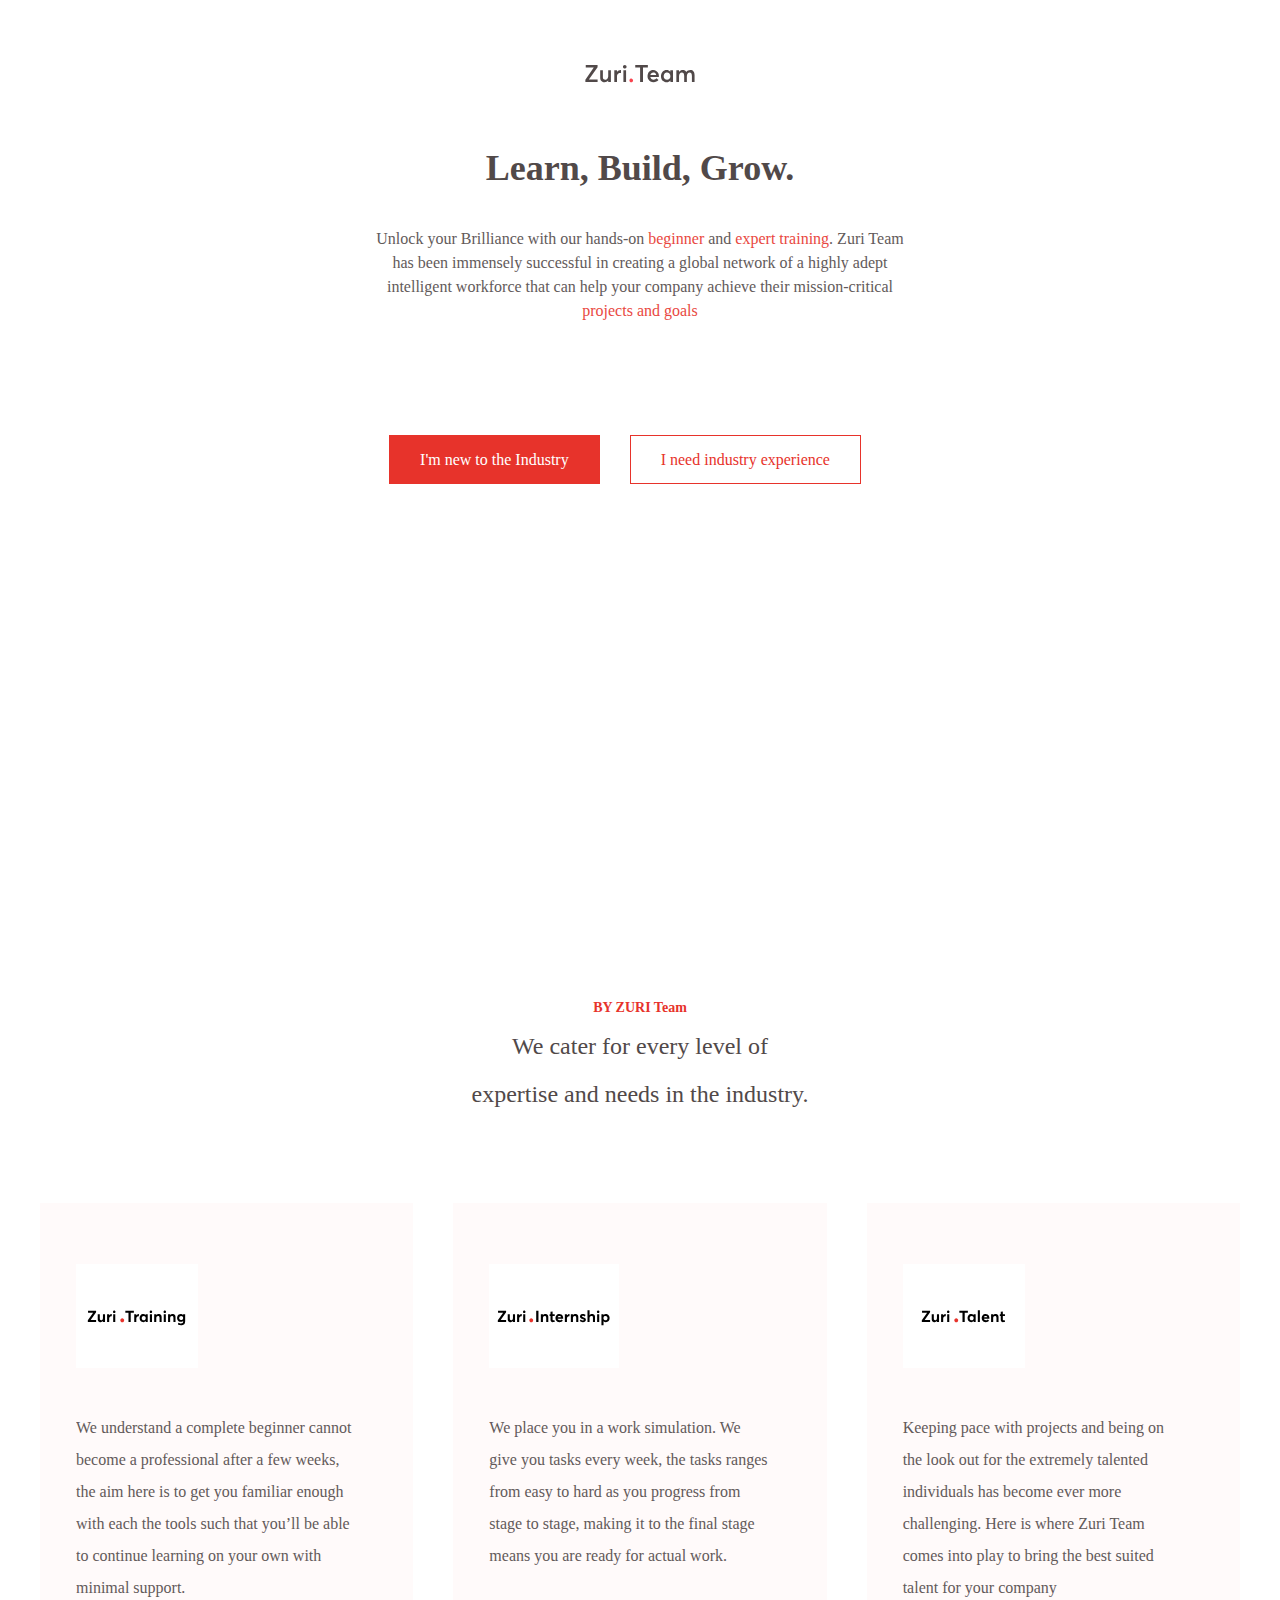
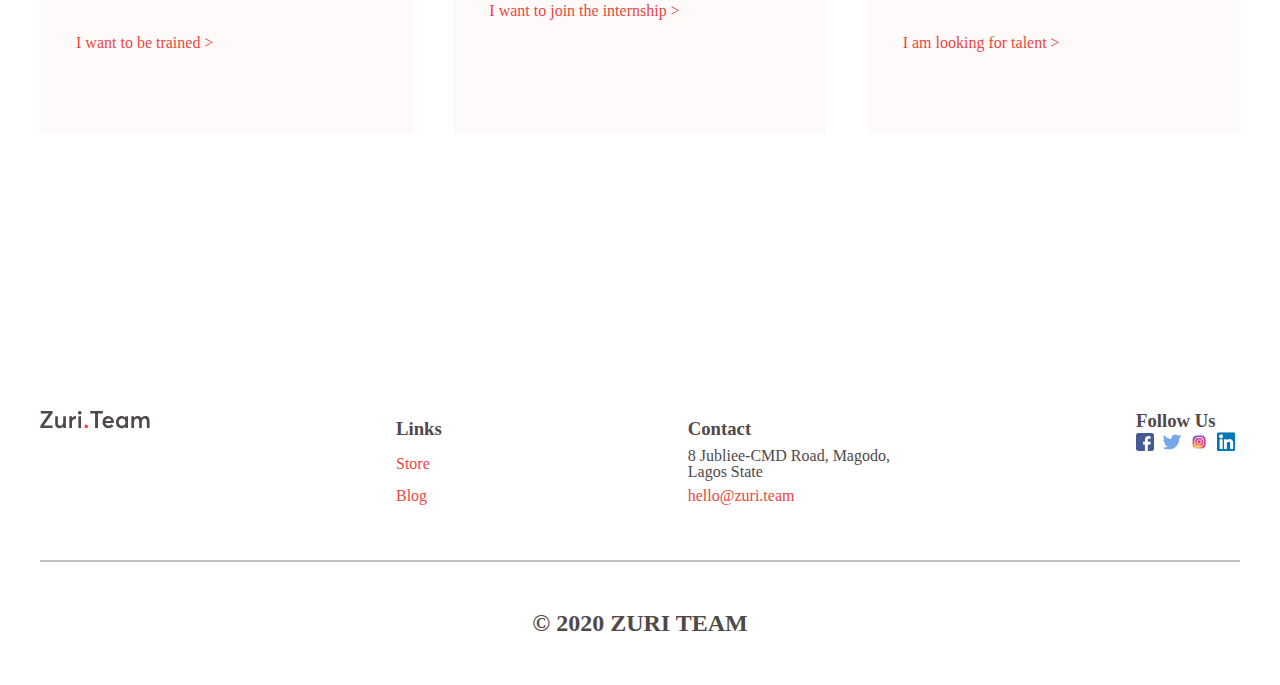
==== index.html @ 554e8174 "Add files via upload" ====
<!DOCTYPE html>
<html lang="en">
  <head>
    <meta charset="UTF-8" />
    <meta http-equiv="X-UA-Compatible" content="IE=edge" />
    <meta name="viewport" content="width=device-width, initial-scale=1.0" />
    <title>Zuri.team</title>
    <link rel="stylesheet" href="css/style.css" />
  </head>
  <body>
    <main>
      <section class="intro-container">
        <div id="intro">
          <img
            class="logo1"
            src="images/zuri-logo-full.svg"
            alt="ZuriLogoFull"
          />
          <h1 class="hIntro">Learn, Build, Grow.</h1>
          <p class="pIntro">
            Unlock your Brilliance with our hands-on
            <a class="pLink" href="">beginner</a> and
            <a class="pLink" href="">expert training</a>. Zuri Team has been
            immensely successful in creating a global network of a highly adept
            intelligent workforce that can help your company achieve their
            mission-critical
            <a class="pLink" href="">projects and goals</a>
          </p>
        </div>

        <div id="link">
          <div class="new">
            <a href="Pages/new.html"> I'm new to the Industry</a>
          </div>
          <div class="experience">
            <a href="Pages/experience.html"> I need industry experience</a>
          </div>
        </div>
      </section>

      <section class="agenda">
        <div id="subPara">
          <h2>BY ZURI Team</h2>
          <p>
            We cater for every level of <br />
            expertise and needs in the industry.
          </p>
        </div>

        <div class="card">
          <div class="content">
            <img src="images/zuri-training-img.svg" alt="ZuriTraining" />
            <p>
              We understand a complete beginner cannot become a professional
              after a few weeks, the aim here is to get you familiar enough with
              each the tools such that you’ll be able to continue learning on
              your own with minimal support.
            </p>
            <a class="contentLink" href="">I want to be trained ></a>
          </div>

          <div class="content">
            <img src="images/zuri-internship-img.svg" alt="ZuriInternship" />
            <p>
              We place you in a work simulation. We give you tasks every week,
              the tasks ranges from easy to hard as you progress from stage to
              stage, making it to the final stage means you are ready for actual
              work.
            </p>
            <a class="contentLink" href="">I want to join the internship ></a>
          </div>

          <div class="content">
            <img src="images/zuri-talent-img.svg" alt="ZuriTalent" />
            <p>
              Keeping pace with projects and being on the look out for the
              extremely talented individuals has become ever more challenging.
              Here is where Zuri Team comes into play to bring the best suited
              talent for your company
            </p>
            <a class="contentLink" href="">I am looking for talent ></a>
          </div>
        </div>
      </section>
    </main>

    <footer>
      <div class="preFooter">
        <div class="footerLogo">
          <img src="images/zuri-logo-full.svg" alt="ZuriLogo" />
        </div>

        <div class="footerLink">
          <h3>Links</h3>
          <a href="">Store</a><br />
          <a href="">Blog</a>
        </div>

        <div class="footerContact">
          <h3>Contact</h3>
          <p>8 Jubliee-CMD Road, Magodo,<br />Lagos State</p>
          <a href="">hello@zuri.team</a>
        </div>

        <div class="footerSocial">
          <div class="Follow">
            <h3>Follow Us</h3>
          </div>
          <div class="icon">
            <a href="https://web.facebook.com/thezuriteam">
              <img src="images/fb.png" alt="facebook"
            /></a>
            <a href="https://twitter.com/theZuriTeam">
              <img src="images/twitter.png" alt="twitter"
            /></a>
            <a href="https://www.instagram.com/thezuriteam/"
              ><img src="images/IG.png" alt="instagram"
            /></a>
            <a href="https://zuri.team/#"
              ><img src="images/in.png" alt="linkedin"
            /></a>
          </div>
        </div>
      </div>
      <div class="copyright">
        <p>&copy; 2020 ZURI TEAM</p>
      </div>
    </footer>
  </body>
</html>
---- css/style.css ----
* {
  margin: 0;
  padding: 0;
  box-sizing: border-box;
}
body {
  background-color: #fff;
}

.intro-container {
  background-image: url(https://zuri.team/img/hero-bg.svg);
  background-repeat: no-repeat;
  background-size: cover;
  background-position: center center;
}

#intro {
  display: flex;
  flex-direction: column;
  margin: auto;
  justify-content: center;
  align-items: center;
  padding-top: 5%;
  margin-bottom: 8rem;
}

.hIntro {
  margin: 3%;
  padding-top: 2%;
  font-size: 36px;
  font-weight: 800;
  color: #514949;
}

.pIntro {
  margin: 0 29%;
  font-size: 16px;
  color: #514949;
  opacity: 0.9;
  line-height: 1.5;
  text-align: center;
}
.pLink {
  color: #e7332b;
  text-decoration: none;
}

.pLink:hover {
  color: #e7342bc9;
}

#link {
  display: flex;
  justify-content: center;
  padding-bottom: 30%;
}

.new a {
  text-decoration: none;
  padding: 15px 30px;
  background-color: #e7332b;
  border: 1px solid #e7332b;
  color: white;
  margin-right: 30px;
}

.new a:hover {
  background-color: white;
  color: #e7332b;
}

.experience a {
  text-decoration: none;
  padding: 15px 30px;
  background-color: white;
  border: 1px solid #e7332b;
  color: #e7332b;
  margin-right: 30px;
}

.experience a:hover {
  background-color: #e7332b;
  color: white;
}
.agenda {
  display: flex;
  flex-direction: column;
  justify-content: center;
  align-items: center;
}

#subPara {
  line-height: 2;
  text-align: center;
}

#subPara h2 {
  font-size: 14px;
  color: #e7332b;
  margin-top: 141px;
}

#subPara p {
  font-size: 24px;
  color: #514949;
  margin-bottom: 65px;
}

.card {
  display: flex;
  flex-direction: row;
  margin: 0 20px;
}

.content {
  width: 100%;
  background-color: #fffafa;
  padding: 61px 55px 82px 36px;
  margin: 20px;
}

.content img {
  padding-bottom: 40px;
}

.content p {
  line-height: 2;
  color: #514949;
  opacity: 0.9;
  padding-bottom: 30px;
}

.content a {
  color: #e7332b;
  opacity: 0.9;
  text-decoration: none;
}

footer {
  display: flex;
  flex-direction: column;
  margin-top: 20%;
}

.preFooter {
  display: flex;
  flex-wrap: wrap;
  justify-content: space-between;
  margin: 0 40px;
  color: #514949;
}

.footerLink {
  line-height: 2;
}

.footerLink h3 {
  font-weight: bold;
}

.footerLink a {
  color: #e7332b;
  opacity: 0.9;
  text-decoration: none;
}

.footerContact {
  line-height: 2;
}

.footerContact p {
  line-height: 1;
}

.footerContact a {
  color: #e7332b;
  opacity: 0.9;
  text-decoration: none;
}
.icon img {
  width: 18px;
  margin-right: 5px;
}

.copyright {
  padding: 3rem;
  text-align: center;
  border-top: 2px solid rgba(0, 0, 0, 0.247);
  margin: 0 40px;
  margin-top: 3rem;
  color: #514949;
  font-weight: bold;
  font-size: 24px;
}
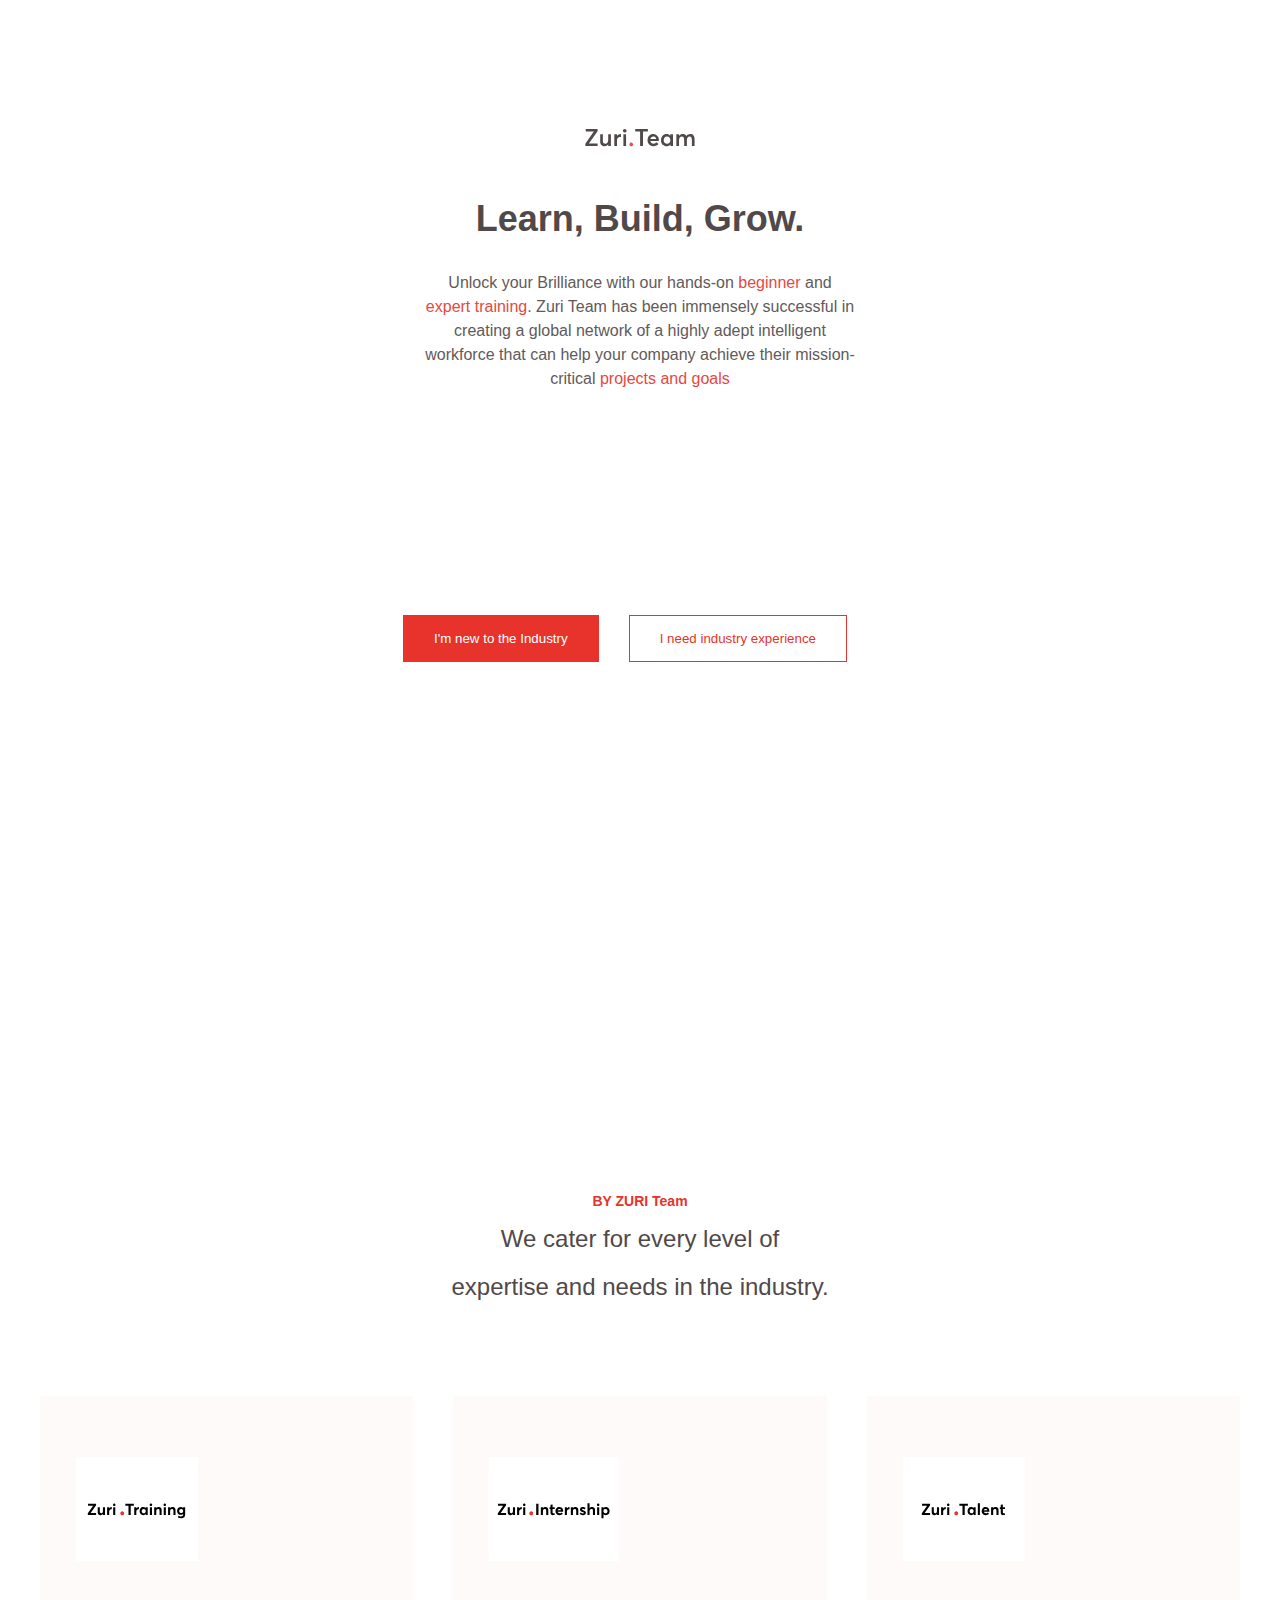
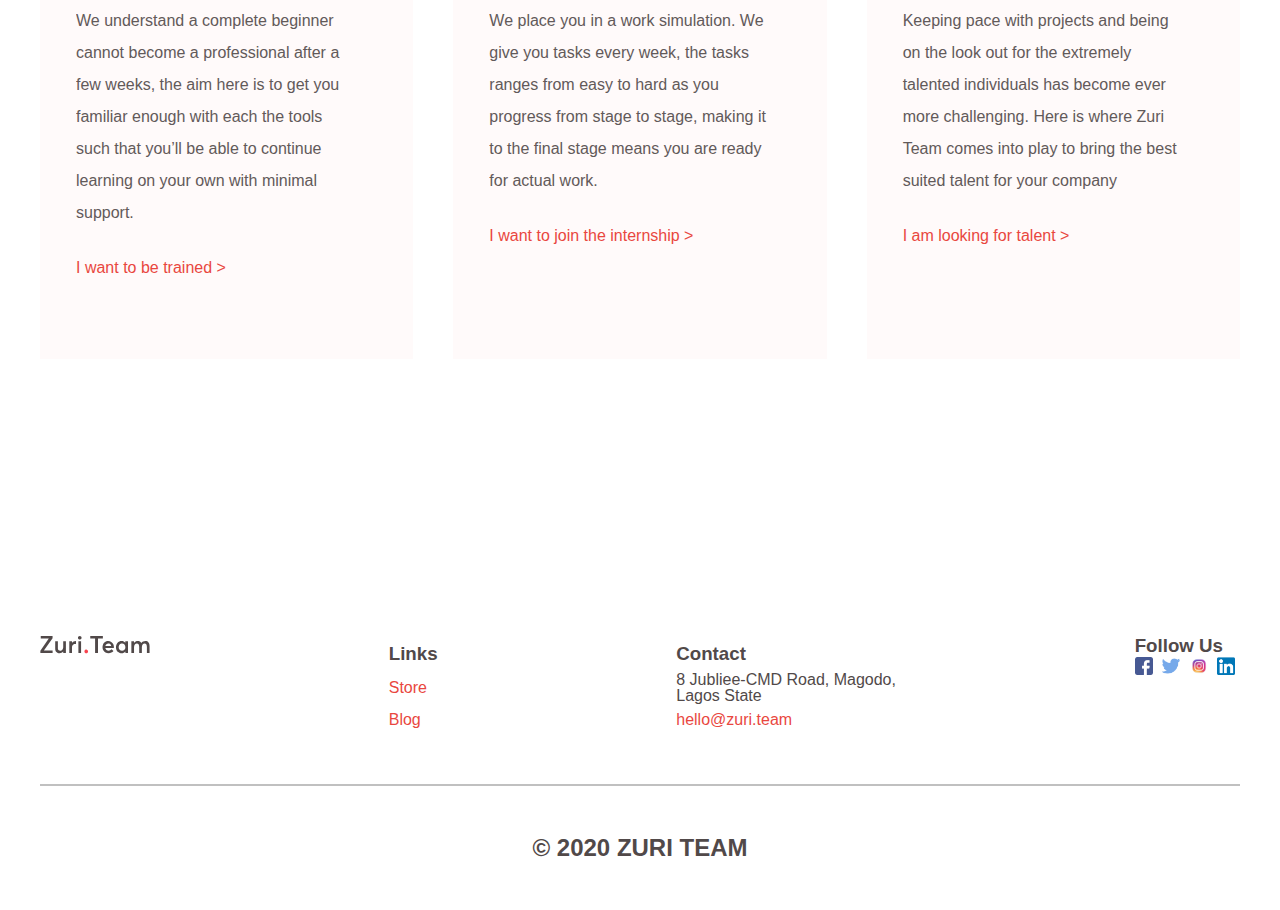
==== commit fc6bf6aa: "Update index.html" ====
--- a/index.html
+++ b/index.html
@@ -5,6 +5,11 @@
     <meta http-equiv="X-UA-Compatible" content="IE=edge" />
     <meta name="viewport" content="width=device-width, initial-scale=1.0" />
     <title>Zuri.team</title>
+    <link
+      rel="icon"
+      href="https://talent.zuri.team/favicon.ico"
+      type="image/x-icon"
+    />
     <link rel="stylesheet" href="css/style.css" />
   </head>
   <body>
@@ -30,10 +35,10 @@
 
         <div id="link">
           <div class="new">
-            <a href="Pages/new.html"> I'm new to the Industry</a>
+            <a href="Pages/new.html"> <button>I'm new to the Industry</button> </a>
           </div>
           <div class="experience">
-            <a href="Pages/experience.html"> I need industry experience</a>
+            <a href="Pages/experience.html"> <button>I need industry experience</button> </a>
           </div>
         </div>
       </section>
--- a/css/style.css
+++ b/css/style.css
@@ -2,6 +2,8 @@
   margin: 0;
   padding: 0;
   box-sizing: border-box;
+  font-family: Averta, sans-serif;
+  max-width: 100%;
 }
 body {
   background-color: #fff;
@@ -20,8 +22,8 @@
   margin: auto;
   justify-content: center;
   align-items: center;
-  padding-top: 5%;
-  margin-bottom: 8rem;
+  padding: 10%;
+  margin-bottom: 6rem;
 }
 
 .hIntro {
@@ -55,7 +57,7 @@
   padding-bottom: 30%;
 }
 
-.new a {
+.new button {
   text-decoration: none;
   padding: 15px 30px;
   background-color: #e7332b;
@@ -64,12 +66,12 @@
   margin-right: 30px;
 }
 
-.new a:hover {
+.new button:hover {
   background-color: white;
   color: #e7332b;
 }
 
-.experience a {
+.experience button {
   text-decoration: none;
   padding: 15px 30px;
   background-color: white;
@@ -78,7 +80,7 @@
   margin-right: 30px;
 }
 
-.experience a:hover {
+.experience button:hover {
   background-color: #e7332b;
   color: white;
 }
@@ -192,3 +194,103 @@
   font-weight: bold;
   font-size: 24px;
 }
+
+/* Responsiveness for Mobile devices*/
+@media screen and (max-width: 768px) {
+  #intro {
+    padding-top: 7rem;
+    margin-bottom: 8rem;
+  }
+
+  .logo1 {
+    padding-bottom: 4rem;
+  }
+
+  .hIntro {
+    font-size: 32px;
+    margin-bottom: 30px;
+  }
+
+  .pIntro {
+    margin: 0 5%;
+  }
+
+  #link {
+    display: flex;
+    flex-direction: column;
+    justify-content: center;
+    align-items: center;
+    gap: 4em;
+    padding-bottom: 5%;
+  }
+
+  .new,
+  .experience {
+    margin: auto;
+    justify-content: center;
+    align-items: center;
+  }
+  .new button {
+    margin-right: 0px;
+    margin: auto;
+    margin-bottom: 3rem;
+  }
+
+  .experience button {
+    margin-right: 0px;
+    margin: auto;
+    justify-content: center;
+    align-items: center;
+  }
+
+  .card {
+    display: flex;
+    flex-direction: column;
+    justify-content: center;
+    align-items: center;
+    margin: 10%;
+    width: fit-content;
+  }
+
+  .content {
+    background-color: #fffafa;
+    padding: 61px 40px 82px 36px;
+    margin: 20px;
+  }
+
+  .preFooter {
+    display: flex;
+    flex-direction: column;
+    justify-content: center;
+    align-items: center;
+    margin: 40px 0;
+    gap: 25px;
+  }
+
+  .footerLink {
+    text-align: center;
+  }
+
+  .preFooter h3 {
+    font-size: x-large;
+  }
+
+  .footerContact {
+    text-align: center;
+  }
+  .footerContact p {
+    margin-bottom: 15px;
+  }
+
+  .footerSocial {
+    text-align: center;
+  }
+
+  .Follow {
+    margin-bottom: 5px;
+  }
+
+  .copyright {
+    font-size: 18px;
+  }
+}
